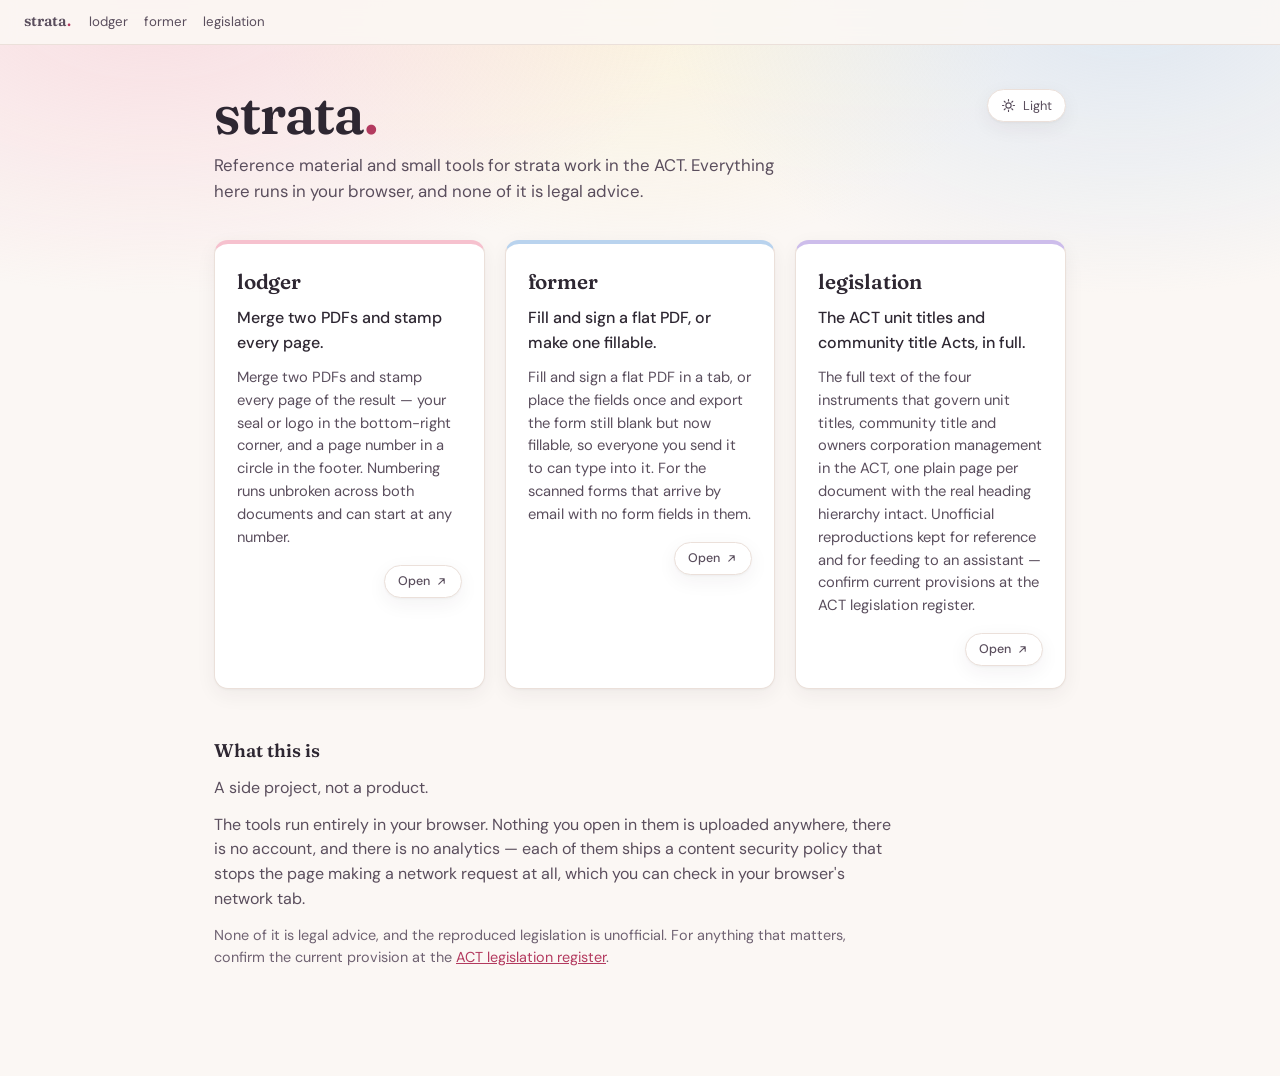
==== index.html @ b757d389 "Add an "Open" button to each hub card A small pill in the bottom-right of each card, flush regardles" ====
<!doctype html>
<html lang="en-AU">
<head>
<meta charset="utf-8">
<title>strata — ACT strata legislation and tools</title>
<meta name="description" content="Reference material and small tools for strata work in the ACT. Everything here runs in your browser, and none of it is legal advice.">
<meta name="viewport" content="width=device-width, initial-scale=1">
<link rel="icon" href="data:image/svg+xml,%3Csvg xmlns='http://www.w3.org/2000/svg' viewBox='0 0 32 32'%3E%3Crect width='32' height='32' rx='8' fill='%23b33a5f'/%3E%3Cpath d='M8 22V13l8-4 8 4v9' fill='none' stroke='%23fff' stroke-width='2' stroke-linejoin='round'/%3E%3C/svg%3E">
<link rel="stylesheet" href="/assets/hub.css">
</head>
<body>
<a class="skip-link" href="#main">Skip to content</a>
<nav class="kit-nav" aria-label="strata family">
  <a class="kit-nav-home" href="https://strata.noradz.io/">strata<span class="dot">.</span></a>
  <ul class="kit-nav-links">
    <li><a data-kit-id="lodger" href="https://lodger.noradz.io/">lodger</a></li>
    <li><a data-kit-id="former" href="https://former.noradz.io/">former</a></li>
    <li><a data-kit-id="legislation" href="https://strata.noradz.io/legislation/">legislation</a></li>
  </ul>
</nav>
<div class="shell">
<header class="masthead">
<h1 class="wordmark">strata<span class="dot">.</span></h1>
<p class="tagline">Reference material and small tools for strata work in the ACT. Everything here runs in your browser, and none of it is legal advice.</p>
<button class="theme-toggle" type="button" data-theme-toggle aria-pressed="false">
<span class="visually-hidden">Switch between the light and dark palette</span>
<svg width="15" height="15" viewBox="0 0 24 24" fill="none" aria-hidden="true">
<circle cx="12" cy="12" r="4.2" stroke="currentColor" stroke-width="1.8"></circle>
<path d="M12 2.4v2.2M12 19.4v2.2M2.4 12h2.2M19.4 12h2.2M5.2 5.2l1.6 1.6M17.2 17.2l1.6 1.6M18.8 5.2l-1.6 1.6M6.8 17.2l-1.6 1.6" stroke="currentColor" stroke-width="1.8" stroke-linecap="round"></path>
</svg>
<span data-theme-label>Light</span>
</button>
</header>
<main id="main">
<ul class="cards">
<li class="card card-lodger">
<h2><a href="https://lodger.noradz.io/">lodger</a></h2>
<p class="card-summary">Merge two PDFs and stamp every page.</p>
<p class="card-blurb">Merge two PDFs and stamp every page of the result — your seal or logo in the bottom-right corner, and a page number in a circle in the footer. Numbering runs unbroken across both documents and can start at any number.</p>
<a class="card-visit" href="https://lodger.noradz.io/">
Open
<svg width="13" height="13" viewBox="0 0 24 24" fill="none" aria-hidden="true"><path d="M7 17 17 7M9 7h8v8" stroke="currentColor" stroke-width="2" stroke-linecap="round" stroke-linejoin="round"/></svg>
</a>
</li>
<li class="card card-former">
<h2><a href="https://former.noradz.io/">former</a></h2>
<p class="card-summary">Fill and sign a flat PDF, or make one fillable.</p>
<p class="card-blurb">Fill and sign a flat PDF in a tab, or place the fields once and export the form still blank but now fillable, so everyone you send it to can type into it. For the scanned forms that arrive by email with no form fields in them.</p>
<a class="card-visit" href="https://former.noradz.io/">
Open
<svg width="13" height="13" viewBox="0 0 24 24" fill="none" aria-hidden="true"><path d="M7 17 17 7M9 7h8v8" stroke="currentColor" stroke-width="2" stroke-linecap="round" stroke-linejoin="round"/></svg>
</a>
</li>
<li class="card card-legislation">
<h2><a href="https://strata.noradz.io/legislation/">legislation</a></h2>
<p class="card-summary">The ACT unit titles and community title Acts, in full.</p>
<p class="card-blurb">The full text of the four instruments that govern unit titles, community title and owners corporation management in the ACT, one plain page per document with the real heading hierarchy intact. Unofficial reproductions kept for reference and for feeding to an assistant — confirm current provisions at the ACT legislation register.</p>
<a class="card-visit" href="https://strata.noradz.io/legislation/">
Open
<svg width="13" height="13" viewBox="0 0 24 24" fill="none" aria-hidden="true"><path d="M7 17 17 7M9 7h8v8" stroke="currentColor" stroke-width="2" stroke-linecap="round" stroke-linejoin="round"/></svg>
</a>
</li>
</ul>
<section class="about">
<h2>What this is</h2>
<p>A side project, not a product.</p>
<p>The tools run entirely in your browser. Nothing you open in them is uploaded anywhere, there is no account, and there is no analytics — each of them ships a content security policy that stops the page making a network request at all, which you can check in your browser's network tab.</p>
<p class="caveat">None of it is legal advice, and the reproduced legislation is unofficial. For anything that matters, confirm the current provision at the <a href="https://www.legislation.act.gov.au/">ACT legislation register</a>.</p>
</section>
</main>
</div>
<script type="module" src="/assets/theme-toggle.js"></script>
</body>
</html>
---- assets/hub.css ----
/* Self-hosted, not from a CDN: the family's sites make no third-party requests, and this
   one holds to that even though it has no CSP of its own to enforce it. Both faces are
   OFL-licensed; the licences are alongside the files in assets/fonts/. */
@font-face {
  font-family: 'Fraunces Variable';
  font-style: normal;
  font-display: swap;
  font-weight: 100 900;
  src: url('fonts/fraunces-latin-full-normal.woff2') format('woff2-variations');
  unicode-range: U+0000-00FF, U+0131, U+0152-0153, U+02BB-02BC, U+02C6, U+02DA, U+02DC, U+2000-206F, U+2074, U+20AC, U+2122, U+2191, U+2193, U+2212, U+2215, U+FEFF, U+FFFD;
}
@font-face {
  font-family: 'DM Sans';
  font-style: normal;
  font-display: swap;
  font-weight: 400;
  src: url('fonts/dm-sans-latin-400-normal.woff2') format('woff2');
  unicode-range: U+0000-00FF, U+0131, U+0152-0153, U+02BB-02BC, U+02C6, U+02DA, U+02DC, U+2000-206F, U+2074, U+20AC, U+2122, U+2191, U+2193, U+2212, U+2215, U+FEFF, U+FFFD;
}
@font-face {
  font-family: 'DM Sans';
  font-style: normal;
  font-display: swap;
  font-weight: 500;
  src: url('fonts/dm-sans-latin-500-normal.woff2') format('woff2');
  unicode-range: U+0000-00FF, U+0131, U+0152-0153, U+02BB-02BC, U+02C6, U+02DA, U+02DC, U+2000-206F, U+2074, U+20AC, U+2122, U+2191, U+2193, U+2212, U+2215, U+FEFF, U+FFFD;
}

/*
  strata-kit — the shared identity for the strata family of sites.

  This file is the canonical home of what used to be called "the lodger theme": the macaron
  palette, its type stack, and the slim navigation bar that ties the sites together. lodger's
  src/css/style.css and former's were the origin; both now import this file instead of carrying
  their own copy of the tokens, so a palette fix happens once.

  Deliberately not the noradz "Signal" system. These are tools people sit in front of for an
  hour at a time in an office, so the palette is warm rather than severe: confectionery pastels
  on a meringue ground, with a deep aubergine ink carrying the text.

  The rule that keeps a pastel scheme readable: the macarons are surfaces, fills and borders,
  never text colours. Every text tier's contrast ratio against its ground is recorded beside it
  and clears WCAG AA. Canonical values and their derivation: ~/git/workbench/lodger/SPEC.md,
  "Palette and type".

  What this file does NOT contain: page layout. Each site owns its own shell, masthead and
  components and builds them on these tokens. The kit is identity and navigation, nothing more.
*/

:root {
  color-scheme: light dark;

  /* Grounds */
  --ground: #fbf7f4;
  --surface: #ffffff;
  --surface-sunk: #f4ede8;
  --border: #ebe0da;
  --border-strong: #ddcec6;

  /* Ink — never pure black; a deep aubergine reads warmer against a warm ground */
  --ink: #2e2732;        /* 13.6:1 on ground */
  --ink-soft: #5a4e5d;   /*  7.4:1 */
  --ink-faint: #6f6272;  /*  5.4:1 */

  /* Action and status */
  --accent: #b33a5f;         /* white on it: 5.7:1 */
  --accent-text: #b33a5f;    /* 5.4:1 on ground */
  --accent-hover: #9c3053;
  --on-accent: #ffffff;
  --warn: #8a5a12;           /* 5.6:1 */
  --refuse: #a32f4f;         /* 6.4:1 */
  --ok: #2c6e4f;             /* 5.7:1 */

  /* The macarons. Each has a job rather than being sprinkled about. */
  --pistachio: #b8dec8;
  --rose: #f6c1ce;
  --lavender: #cdbdeb;
  --lemon: #faecb4;
  --caramel: #ebcba6;
  --bleuet: #b9d3ee;

  --shadow-soft: 0 1px 2px rgb(46 39 50 / 4%), 0 6px 20px rgb(46 39 50 / 6%);
  --shadow-lift: 0 2px 4px rgb(46 39 50 / 6%), 0 12px 32px rgb(46 39 50 / 10%);

  --radius-card: 14px;
  --radius-control: 9px;

  --font-display: 'Fraunces Variable', 'Fraunces', georgia, 'Times New Roman', serif;
  --font-body: 'DM Sans', -apple-system, blinkmacsystemfont, 'Segoe UI', helvetica, sans-serif;
  --font-mono: 'DM Mono', ui-monospace, 'SF Mono', menlo, monospace;
}

/*
  Declared as a mixin-by-duplication rather than with a media query alone: the toggle stamps
  data-theme on <html>, and it has to win in both directions — a light choice on a dark system
  as much as the reverse. The media-query block covers "the system says dark and the toggle
  hasn't overridden it"; the plain [data-theme='dark'] block after it covers "the toggle says
  dark regardless of the system". There is no [data-theme='light'] block because the base
  :root above already is the light theme.
*/
@media (prefers-color-scheme: dark) {
  :root:not([data-theme='light']) {
    --ground: #1e1922;
    --surface: #29222e;
    --surface-sunk: #171319;
    --border: #3a3040;
    --border-strong: #4b3f52;

    --ink: #f5eff3;        /* 15.2:1 on ground */
    --ink-soft: #c6b8c8;   /*  9.1:1 */
    --ink-faint: #a295a6;  /*  6.1:1 */

    --accent: #b33a5f;
    --accent-text: #f58ba8; /* 7.5:1 */
    --accent-hover: #c8446d;
    --warn: #e8b978;        /* 9.6:1 */
    --refuse: #f2879f;      /* 7.2:1 */
    --ok: #7ed2a6;          /* 9.6:1 */

    /* Same hues, brought down to surface weight rather than inverted. */
    --pistachio: #3e5f51;
    --rose: #5e3746;
    --lavender: #463b5c;
    --lemon: #5c5334;
    --caramel: #5a4536;
    --bleuet: #37485e;

    --shadow-soft: 0 1px 2px rgb(0 0 0 / 20%), 0 6px 20px rgb(0 0 0 / 24%);
    --shadow-lift: 0 2px 4px rgb(0 0 0 / 24%), 0 12px 32px rgb(0 0 0 / 32%);
  }
}

:root[data-theme='dark'] {
  --ground: #1e1922;
  --surface: #29222e;
  --surface-sunk: #171319;
  --border: #3a3040;
  --border-strong: #4b3f52;

  --ink: #f5eff3;        /* 15.2:1 on ground */
  --ink-soft: #c6b8c8;   /*  9.1:1 */
  --ink-faint: #a295a6;  /*  6.1:1 */

  --accent: #b33a5f;
  --accent-text: #f58ba8; /* 7.5:1 */
  --accent-hover: #c8446d;
  --warn: #e8b978;        /* 9.6:1 */
  --refuse: #f2879f;      /* 7.2:1 */
  --ok: #7ed2a6;          /* 9.6:1 */

  /* Same hues, brought down to surface weight rather than inverted. */
  --pistachio: #3e5f51;
  --rose: #5e3746;
  --lavender: #463b5c;
  --lemon: #5c5334;
  --caramel: #5a4536;
  --bleuet: #37485e;

  --shadow-soft: 0 1px 2px rgb(0 0 0 / 20%), 0 6px 20px rgb(0 0 0 / 24%);
  --shadow-lift: 0 2px 4px rgb(0 0 0 / 24%), 0 12px 32px rgb(0 0 0 / 32%);
}

/* --- The family bar ------------------------------------------------------------------- */

/*
  A slim bar across the top of every site in the family, generated from projects.json by
  build.mjs into nav.html and inlined at each site's build time. It is markup and CSS only —
  no script, no fetch — because lodger and former ship a Content-Security-Policy with no
  connect-src, and a nav that phoned home would break the guarantee those sites are built on.

  Sticky rather than fixed: it scrolls with a long legislation page for a moment, then holds,
  which keeps it out of the way of a tool's own masthead on first paint.
*/
.kit-nav {
  position: sticky;
  top: 0;
  z-index: 20;
  display: flex;
  flex-wrap: wrap;
  align-items: baseline;
  gap: 4px 18px;
  padding: 9px 24px;
  background: color-mix(in srgb, var(--ground) 88%, transparent);
  backdrop-filter: blur(8px);
  border-bottom: 1px solid var(--border);
  font-family: var(--font-body);
  font-size: 0.83rem;
}

.kit-nav-home {
  font-family: var(--font-display);
  font-variation-settings: 'SOFT' 30;
  font-weight: 600;
  font-size: 0.95rem;
  letter-spacing: -0.01em;
  color: var(--ink);
  text-decoration: none;
}

.kit-nav-home .dot {
  color: var(--accent-text);
}

.kit-nav-home:hover {
  color: var(--accent-text);
}

.kit-nav-links {
  display: flex;
  flex-wrap: wrap;
  gap: 4px 16px;
  margin: 0;
  padding: 0;
  list-style: none;
}

.kit-nav a {
  color: var(--ink-soft);
  text-decoration: none;
  border-bottom: 1px solid transparent;
  padding-bottom: 1px;
}

.kit-nav a:hover {
  color: var(--ink);
  border-bottom-color: var(--border-strong);
}

/*
  The current site is still rendered as a link — it is a real URL and middle-clicking it should
  work — but marked with aria-current so it reads as "here" to a screen reader as well as to
  the eye.
*/
.kit-nav a[aria-current='page'] {
  color: var(--ink);
  border-bottom-color: var(--accent);
}

.kit-nav a:focus-visible,
.kit-nav-home:focus-visible {
  outline: 2px solid var(--accent);
  outline-offset: 3px;
  border-radius: 3px;
}

@media (width <= 560px) {
  .kit-nav {
    padding: 8px 16px;
  }
}

/* --- Shared primitives ---------------------------------------------------------------- */

.visually-hidden {
  position: absolute;
  width: 1px;
  height: 1px;
  margin: -1px;
  padding: 0;
  overflow: hidden;
  clip-path: inset(50%);
  white-space: nowrap;
}

* { box-sizing: border-box; }

body {
  background: var(--ground);
  color: var(--ink);
  font-family: var(--font-body);
  line-height: 1.55;
  margin: 0;
  padding: 0;
  -webkit-font-smoothing: antialiased;
}

.skip-link {
  position: absolute;
  left: -999px;
  top: 0;
  background: var(--surface-sunk);
  color: var(--ink);
  padding: 0.5rem 1rem;
}
.skip-link:focus { left: 0; z-index: 30; }

a { color: var(--accent-text); }


/* The wash at the top of the page, carried over from lodger so the hub reads as the same
   product as the tools it links to. */
body::before {
  content: '';
  position: fixed;
  inset: 0 0 auto;
  height: 420px;
  background:
    radial-gradient(60% 100% at 12% 0%, color-mix(in srgb, var(--rose) 46%, transparent), transparent 70%),
    radial-gradient(52% 100% at 88% 0%, color-mix(in srgb, var(--bleuet) 42%, transparent), transparent 70%),
    radial-gradient(40% 80% at 50% 0%, color-mix(in srgb, var(--lemon) 34%, transparent), transparent 75%);
  pointer-events: none;
  z-index: 0;
}

.shell {
  position: relative;
  z-index: 1;
  max-width: 900px;
  margin: 0 auto;
  padding: 40px 24px 96px;
}

.masthead {
  position: relative;
  margin-bottom: 36px;
  padding-right: 120px;
}

.wordmark {
  margin: 0;
  font-family: var(--font-display);
  font-optical-sizing: auto;
  font-variation-settings: 'SOFT' 40, 'WONK' 1;
  font-weight: 600;
  font-size: clamp(2.6rem, 6vw, 3.6rem);
  letter-spacing: -0.02em;
  line-height: 1;
}

.wordmark .dot { color: var(--accent-text); }

.tagline {
  margin: 10px 0 0;
  max-width: 54ch;
  color: var(--ink-soft);
  font-size: 1.05rem;
}

.theme-toggle {
  position: absolute;
  top: 4px;
  right: 0;
  display: inline-flex;
  align-items: center;
  gap: 7px;
  padding: 7px 13px;
  border: 1px solid var(--border);
  border-radius: 999px;
  background: var(--surface);
  color: var(--ink-soft);
  font-family: var(--font-body);
  font-size: 0.8rem;
  cursor: pointer;
  box-shadow: var(--shadow-soft);
}
.theme-toggle:hover { color: var(--ink); border-color: var(--border-strong); }
.theme-toggle:focus-visible { outline: 2px solid var(--accent); outline-offset: 3px; }

.cards {
  list-style: none;
  margin: 0;
  padding: 0;
  display: grid;
  grid-template-columns: repeat(auto-fit, minmax(260px, 1fr));
  gap: 20px;
}

.card {
  display: flex;
  flex-direction: column;
  background: var(--surface);
  border: 1px solid var(--border);
  border-radius: var(--radius-card);
  box-shadow: var(--shadow-soft);
  padding: 22px;
  /* The macaron edge is what distinguishes one card from the next at a glance; it is a
     surface, never a text colour, which is the rule that keeps the pastel palette readable. */
  border-top: 4px solid var(--border-strong);
}
.card-legislation { border-top-color: var(--lavender); }
.card-lodger { border-top-color: var(--rose); }
.card-former { border-top-color: var(--bleuet); }

.card h2 {
  margin: 0 0 8px;
  font-family: var(--font-display);
  font-variation-settings: 'SOFT' 30;
  font-weight: 600;
  font-size: 1.3rem;
  letter-spacing: -0.01em;
}
.card h2 a { text-decoration: none; color: var(--ink); }
.card h2 a:hover { color: var(--accent-text); }

.chip {
  margin-left: 8px;
  padding: 2px 9px;
  border-radius: 999px;
  background: var(--lemon);
  color: var(--ink);
  font-family: var(--font-body);
  font-size: 0.7rem;
  font-weight: 500;
  text-transform: lowercase;
  vertical-align: middle;
}

.card-summary { margin: 0 0 10px; color: var(--ink); font-weight: 500; }
.card-blurb { margin: 0; color: var(--ink-soft); font-size: 0.92rem; }

.card-visit {
  align-self: flex-end;
  margin-top: 16px;
  display: inline-flex;
  align-items: center;
  gap: 5px;
  padding: 6px 13px;
  border: 1px solid var(--border);
  border-radius: 999px;
  background: var(--surface);
  color: var(--ink-soft);
  font-family: var(--font-body);
  font-size: 0.78rem;
  font-weight: 500;
  text-decoration: none;
  box-shadow: var(--shadow-soft);
  transition: color 0.15s ease, border-color 0.15s ease, transform 0.15s ease;
}
.card-visit svg { flex: none; }
.card-visit:hover { color: var(--ink); transform: translate(1px, -1px); }
.card-visit:focus-visible { outline: 2px solid var(--accent); outline-offset: 3px; }
/* Each card's hover border picks up its own macaron, echoing the top edge. */
.card-legislation .card-visit:hover { border-color: var(--lavender); }
.card-lodger .card-visit:hover { border-color: var(--rose); }
.card-former .card-visit:hover { border-color: var(--bleuet); }

.about {
  margin-top: 48px;
  max-width: 62ch;
}
.about h2 {
  font-family: var(--font-display);
  font-variation-settings: 'SOFT' 30;
  font-weight: 600;
  font-size: 1.15rem;
  margin: 0 0 10px;
}
.about p { color: var(--ink-soft); margin: 0 0 12px; }
.about .caveat { color: var(--ink-faint); font-size: 0.9rem; }

@media (prefers-reduced-motion: reduce) {
  * { animation-duration: 0.01ms !important; transition-duration: 0.01ms !important; }
}
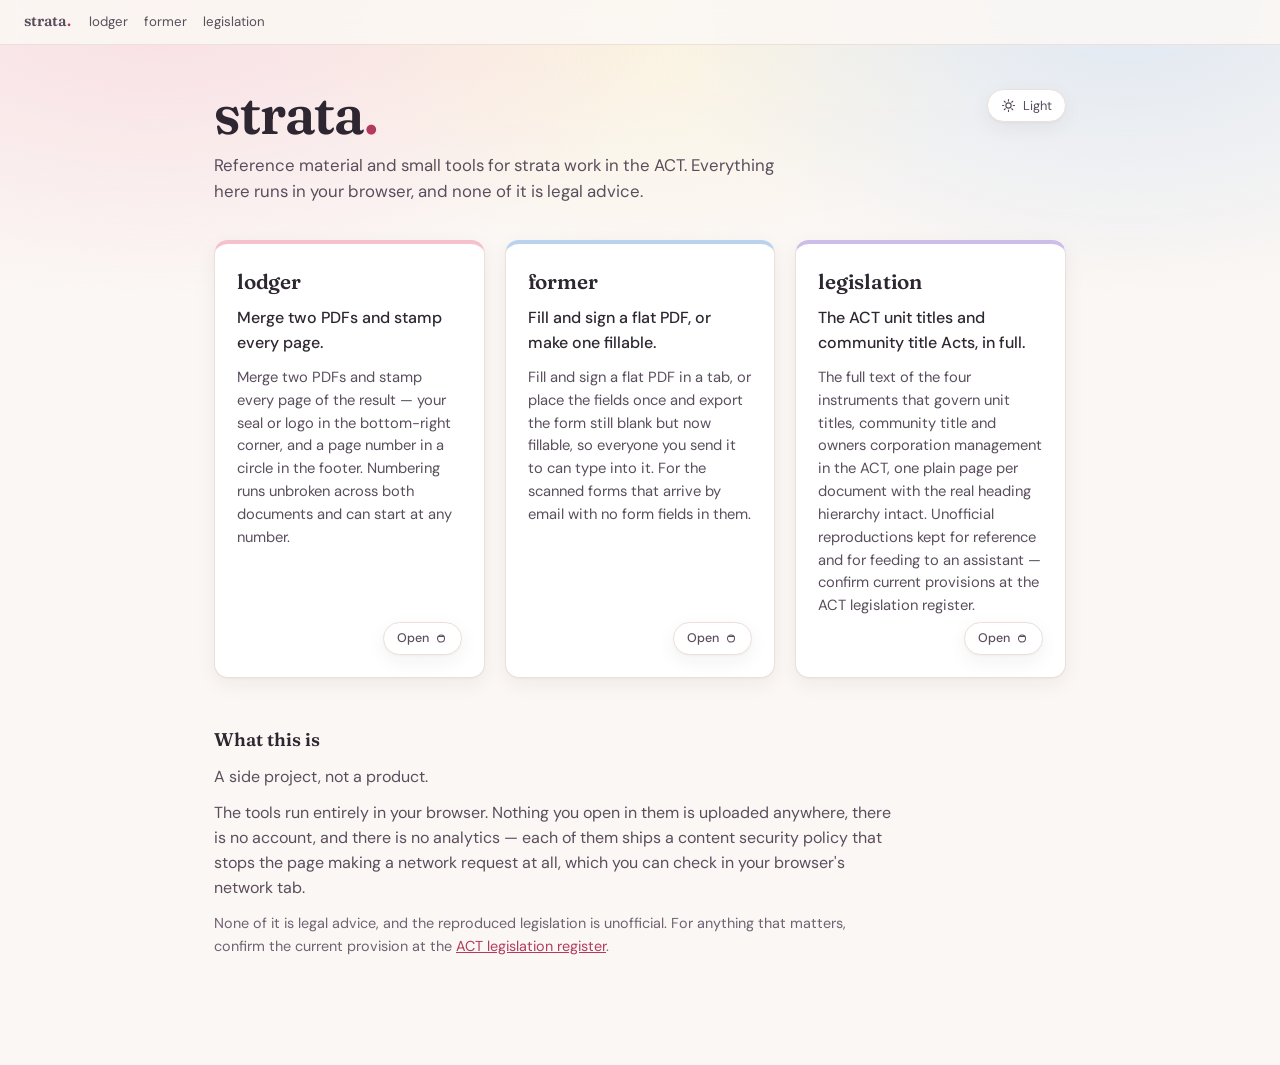
==== commit 55cb4caa: "Anchor the card button to the tile and use noradz's own mark Position the "Open" button absolutely a" ====
--- a/index.html
+++ b/index.html
@@ -39,7 +39,7 @@
 <p class="card-blurb">Merge two PDFs and stamp every page of the result — your seal or logo in the bottom-right corner, and a page number in a circle in the footer. Numbering runs unbroken across both documents and can start at any number.</p>
 <a class="card-visit" href="https://lodger.noradz.io/">
 Open
-<svg width="13" height="13" viewBox="0 0 24 24" fill="none" aria-hidden="true"><path d="M7 17 17 7M9 7h8v8" stroke="currentColor" stroke-width="2" stroke-linecap="round" stroke-linejoin="round"/></svg>
+<svg width="14" height="14" viewBox="0 0 24 24" fill="none" aria-hidden="true"><circle cx="12" cy="13" r="6" stroke="currentColor" stroke-width="1.8"/><path d="M7.13 9.5L16.87 9.5" stroke="currentColor" stroke-width="1.8" stroke-linecap="round"/></svg>
 </a>
 </li>
 <li class="card card-former">
@@ -48,7 +48,7 @@
 <p class="card-blurb">Fill and sign a flat PDF in a tab, or place the fields once and export the form still blank but now fillable, so everyone you send it to can type into it. For the scanned forms that arrive by email with no form fields in them.</p>
 <a class="card-visit" href="https://former.noradz.io/">
 Open
-<svg width="13" height="13" viewBox="0 0 24 24" fill="none" aria-hidden="true"><path d="M7 17 17 7M9 7h8v8" stroke="currentColor" stroke-width="2" stroke-linecap="round" stroke-linejoin="round"/></svg>
+<svg width="14" height="14" viewBox="0 0 24 24" fill="none" aria-hidden="true"><circle cx="12" cy="13" r="6" stroke="currentColor" stroke-width="1.8"/><path d="M7.13 9.5L16.87 9.5" stroke="currentColor" stroke-width="1.8" stroke-linecap="round"/></svg>
 </a>
 </li>
 <li class="card card-legislation">
@@ -57,7 +57,7 @@
 <p class="card-blurb">The full text of the four instruments that govern unit titles, community title and owners corporation management in the ACT, one plain page per document with the real heading hierarchy intact. Unofficial reproductions kept for reference and for feeding to an assistant — confirm current provisions at the ACT legislation register.</p>
 <a class="card-visit" href="https://strata.noradz.io/legislation/">
 Open
-<svg width="13" height="13" viewBox="0 0 24 24" fill="none" aria-hidden="true"><path d="M7 17 17 7M9 7h8v8" stroke="currentColor" stroke-width="2" stroke-linecap="round" stroke-linejoin="round"/></svg>
+<svg width="14" height="14" viewBox="0 0 24 24" fill="none" aria-hidden="true"><circle cx="12" cy="13" r="6" stroke="currentColor" stroke-width="1.8"/><path d="M7.13 9.5L16.87 9.5" stroke="currentColor" stroke-width="1.8" stroke-linecap="round"/></svg>
 </a>
 </li>
 </ul>
--- a/assets/hub.css
+++ b/assets/hub.css
@@ -366,13 +366,12 @@
 }
 
 .card {
-  display: flex;
-  flex-direction: column;
+  position: relative;
   background: var(--surface);
   border: 1px solid var(--border);
   border-radius: var(--radius-card);
   box-shadow: var(--shadow-soft);
-  padding: 22px;
+  padding: 22px 22px 60px;
   /* The macaron edge is what distinguishes one card from the next at a glance; it is a
      surface, never a text colour, which is the rule that keeps the pastel palette readable. */
   border-top: 4px solid var(--border-strong);
@@ -409,8 +408,12 @@
 .card-blurb { margin: 0; color: var(--ink-soft); font-size: 0.92rem; }
 
 .card-visit {
-  align-self: flex-end;
-  margin-top: 16px;
+  /* Absolute against the tile itself, not the text flow — so it lands in the same corner of
+     every card regardless of blurb length, and doesn't depend on flexbox stretch behaviour
+     that some browsers (Safari included) get wrong on a grid item. */
+  position: absolute;
+  right: 22px;
+  bottom: 22px;
   display: inline-flex;
   align-items: center;
   gap: 5px;
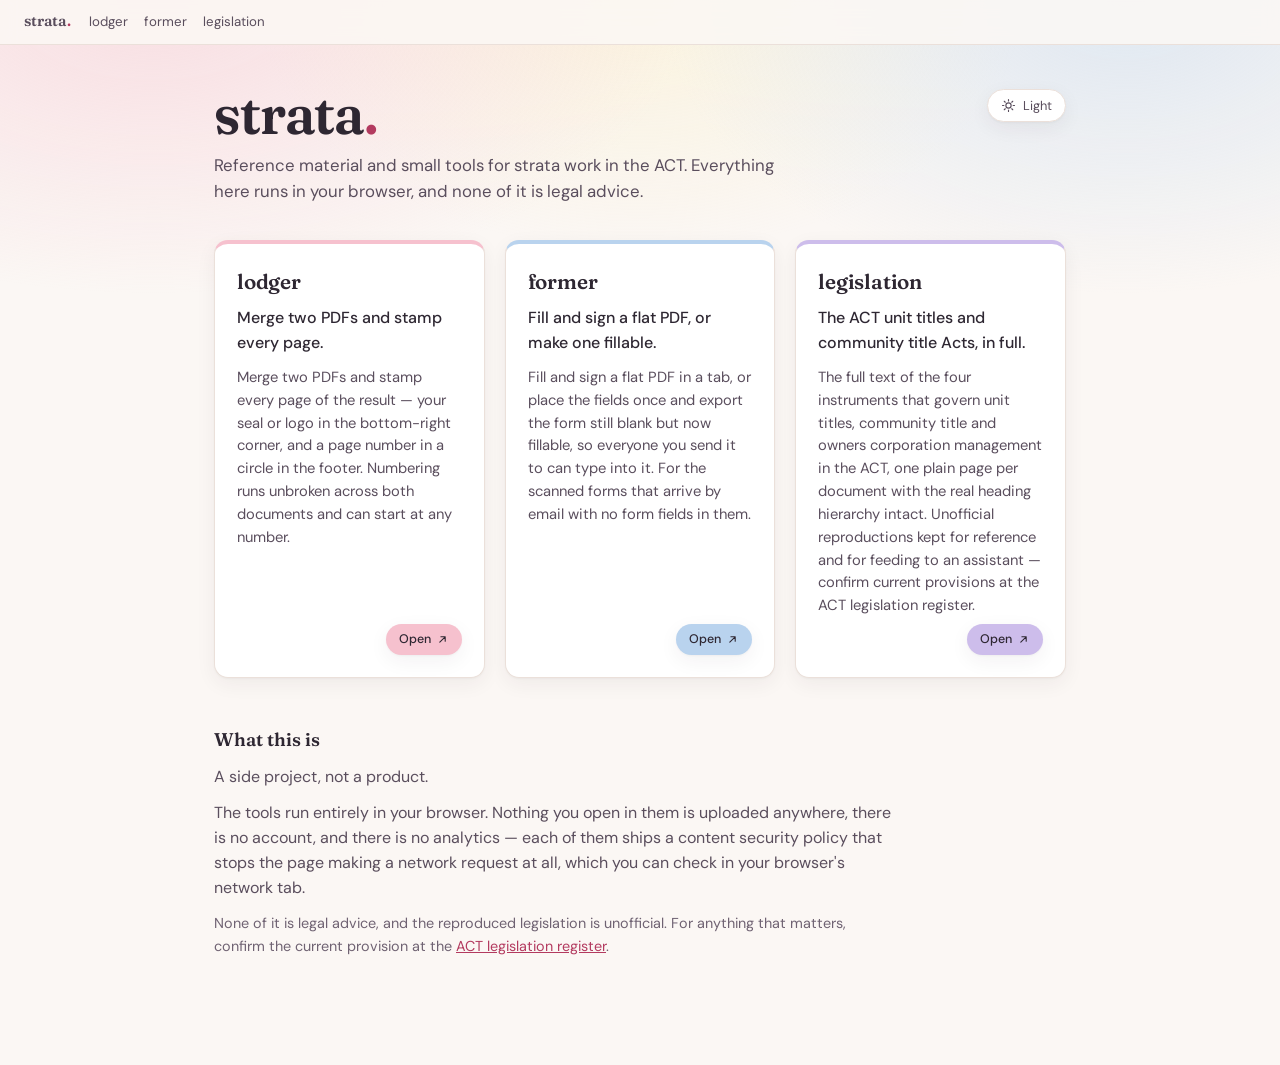
==== commit 25f0881e: "Favicon gets noradz's mark, button keeps an arrow and takes its card's colour The circle-and-chord s" ====
--- a/index.html
+++ b/index.html
@@ -5,7 +5,7 @@
 <title>strata — ACT strata legislation and tools</title>
 <meta name="description" content="Reference material and small tools for strata work in the ACT. Everything here runs in your browser, and none of it is legal advice.">
 <meta name="viewport" content="width=device-width, initial-scale=1">
-<link rel="icon" href="data:image/svg+xml,%3Csvg xmlns='http://www.w3.org/2000/svg' viewBox='0 0 32 32'%3E%3Crect width='32' height='32' rx='8' fill='%23b33a5f'/%3E%3Cpath d='M8 22V13l8-4 8 4v9' fill='none' stroke='%23fff' stroke-width='2' stroke-linejoin='round'/%3E%3C/svg%3E">
+<link rel="icon" href="data:image/svg+xml,%3Csvg xmlns='http://www.w3.org/2000/svg' viewBox='0 0 32 32'%3E%3Crect width='32' height='32' rx='8' fill='%23b33a5f'/%3E%3Ccircle cx='16' cy='17' r='6' fill='none' stroke='%23fff' stroke-width='2'/%3E%3Cpath d='M11.13 13.5L20.87 13.5' stroke='%23fff' stroke-width='2' stroke-linecap='round'/%3E%3C/svg%3E">
 <link rel="stylesheet" href="/assets/hub.css">
 </head>
 <body>
@@ -39,7 +39,7 @@
 <p class="card-blurb">Merge two PDFs and stamp every page of the result — your seal or logo in the bottom-right corner, and a page number in a circle in the footer. Numbering runs unbroken across both documents and can start at any number.</p>
 <a class="card-visit" href="https://lodger.noradz.io/">
 Open
-<svg width="14" height="14" viewBox="0 0 24 24" fill="none" aria-hidden="true"><circle cx="12" cy="13" r="6" stroke="currentColor" stroke-width="1.8"/><path d="M7.13 9.5L16.87 9.5" stroke="currentColor" stroke-width="1.8" stroke-linecap="round"/></svg>
+<svg width="13" height="13" viewBox="0 0 24 24" fill="none" aria-hidden="true"><path d="M7 17 17 7M9 7h8v8" stroke="currentColor" stroke-width="2" stroke-linecap="round" stroke-linejoin="round"/></svg>
 </a>
 </li>
 <li class="card card-former">
@@ -48,7 +48,7 @@
 <p class="card-blurb">Fill and sign a flat PDF in a tab, or place the fields once and export the form still blank but now fillable, so everyone you send it to can type into it. For the scanned forms that arrive by email with no form fields in them.</p>
 <a class="card-visit" href="https://former.noradz.io/">
 Open
-<svg width="14" height="14" viewBox="0 0 24 24" fill="none" aria-hidden="true"><circle cx="12" cy="13" r="6" stroke="currentColor" stroke-width="1.8"/><path d="M7.13 9.5L16.87 9.5" stroke="currentColor" stroke-width="1.8" stroke-linecap="round"/></svg>
+<svg width="13" height="13" viewBox="0 0 24 24" fill="none" aria-hidden="true"><path d="M7 17 17 7M9 7h8v8" stroke="currentColor" stroke-width="2" stroke-linecap="round" stroke-linejoin="round"/></svg>
 </a>
 </li>
 <li class="card card-legislation">
@@ -57,7 +57,7 @@
 <p class="card-blurb">The full text of the four instruments that govern unit titles, community title and owners corporation management in the ACT, one plain page per document with the real heading hierarchy intact. Unofficial reproductions kept for reference and for feeding to an assistant — confirm current provisions at the ACT legislation register.</p>
 <a class="card-visit" href="https://strata.noradz.io/legislation/">
 Open
-<svg width="14" height="14" viewBox="0 0 24 24" fill="none" aria-hidden="true"><circle cx="12" cy="13" r="6" stroke="currentColor" stroke-width="1.8"/><path d="M7.13 9.5L16.87 9.5" stroke="currentColor" stroke-width="1.8" stroke-linecap="round"/></svg>
+<svg width="13" height="13" viewBox="0 0 24 24" fill="none" aria-hidden="true"><path d="M7 17 17 7M9 7h8v8" stroke="currentColor" stroke-width="2" stroke-linecap="round" stroke-linejoin="round"/></svg>
 </a>
 </li>
 </ul>
--- a/assets/hub.css
+++ b/assets/hub.css
@@ -418,24 +418,23 @@
   align-items: center;
   gap: 5px;
   padding: 6px 13px;
-  border: 1px solid var(--border);
   border-radius: 999px;
-  background: var(--surface);
-  color: var(--ink-soft);
+  /* Filled with the same macaron as the card's top edge — a surface, never a text colour,
+     so it pairs with --ink rather than carrying the colour itself. */
+  color: var(--ink);
   font-family: var(--font-body);
   font-size: 0.78rem;
   font-weight: 500;
   text-decoration: none;
   box-shadow: var(--shadow-soft);
-  transition: color 0.15s ease, border-color 0.15s ease, transform 0.15s ease;
-}
+  transition: box-shadow 0.15s ease, transform 0.15s ease;
+}
+.card-legislation .card-visit { background: var(--lavender); }
+.card-lodger .card-visit { background: var(--rose); }
+.card-former .card-visit { background: var(--bleuet); }
 .card-visit svg { flex: none; }
-.card-visit:hover { color: var(--ink); transform: translate(1px, -1px); }
+.card-visit:hover { box-shadow: var(--shadow-lift); transform: translate(1px, -1px); }
 .card-visit:focus-visible { outline: 2px solid var(--accent); outline-offset: 3px; }
-/* Each card's hover border picks up its own macaron, echoing the top edge. */
-.card-legislation .card-visit:hover { border-color: var(--lavender); }
-.card-lodger .card-visit:hover { border-color: var(--rose); }
-.card-former .card-visit:hover { border-color: var(--bleuet); }
 
 .about {
   margin-top: 48px;
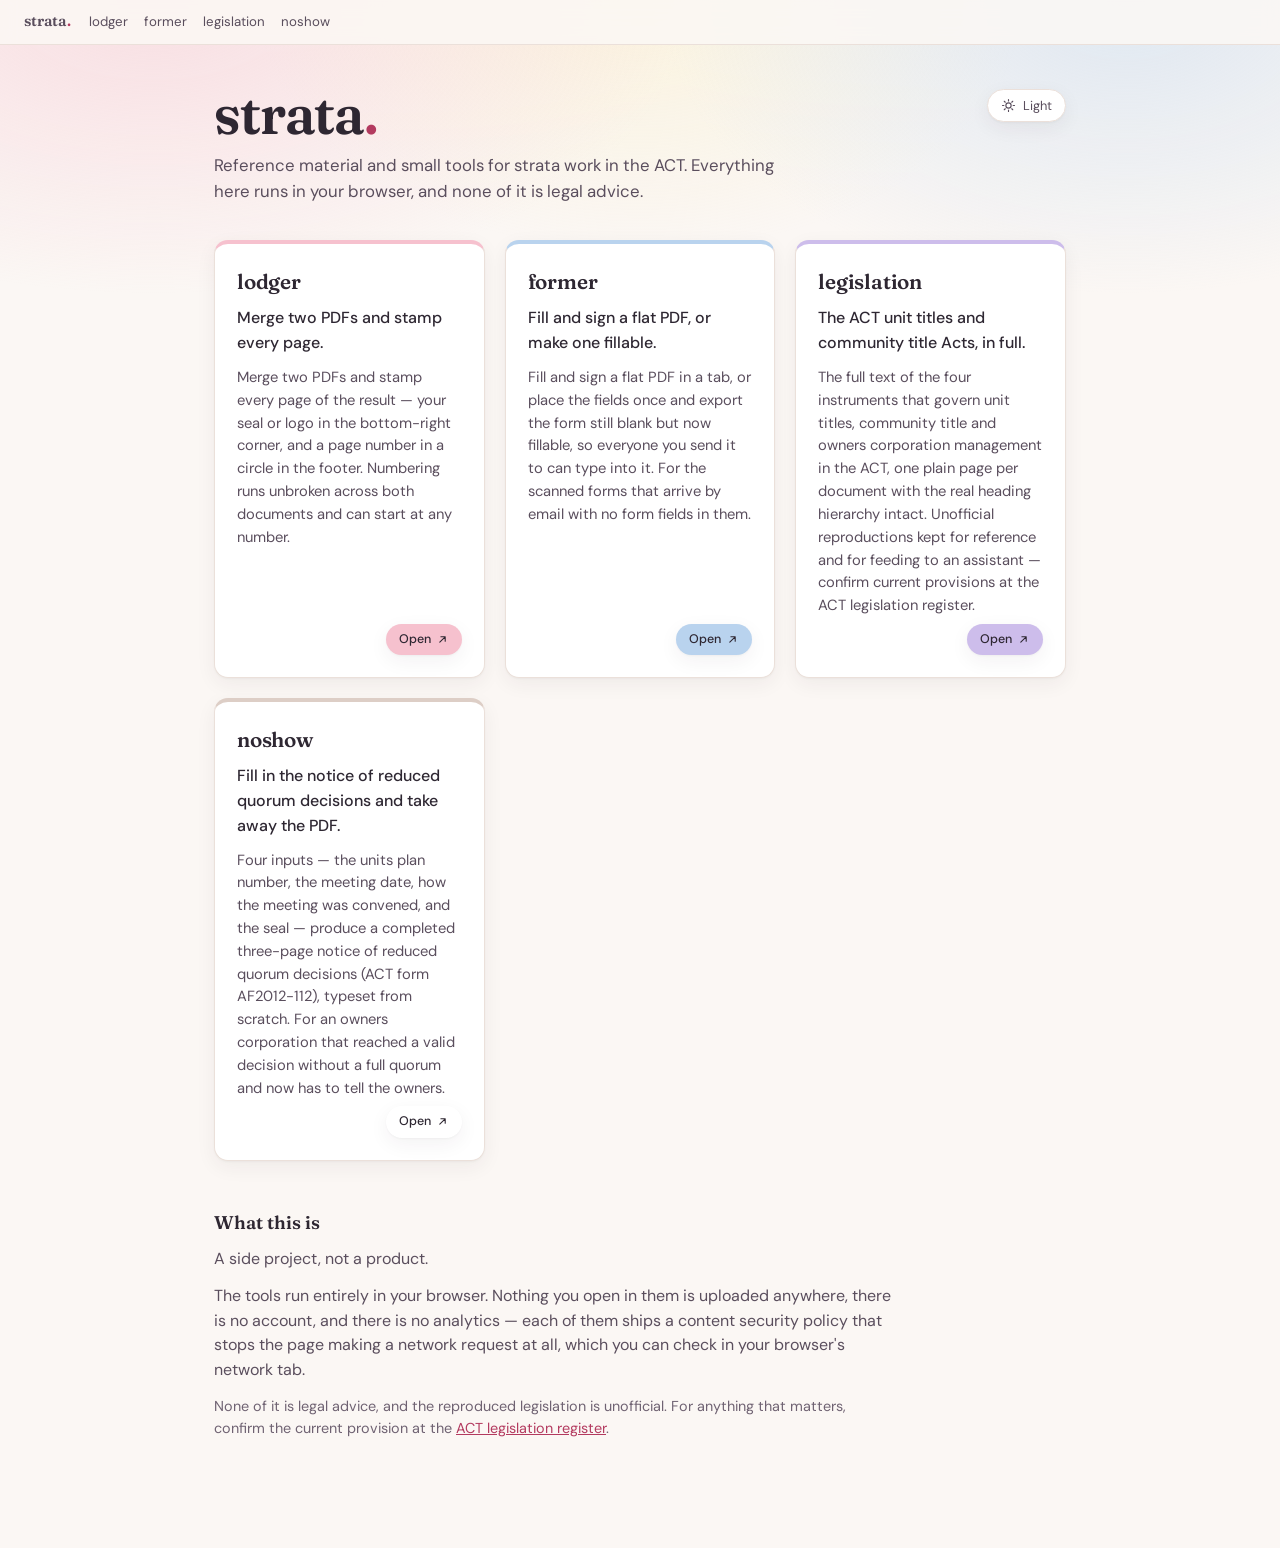
==== commit 57df57d1: "Add noshow to the hub Moves the vendor/strata-kit submodule pin to eb404e9 (adds noshow to projects." ====
--- a/index.html
+++ b/index.html
@@ -16,6 +16,7 @@
     <li><a data-kit-id="lodger" href="https://lodger.noradz.io/">lodger</a></li>
     <li><a data-kit-id="former" href="https://former.noradz.io/">former</a></li>
     <li><a data-kit-id="legislation" href="https://strata.noradz.io/legislation/">legislation</a></li>
+    <li><a data-kit-id="noshow" href="https://noshow.noradz.io/">noshow</a></li>
   </ul>
 </nav>
 <div class="shell">
@@ -60,6 +61,15 @@
 <svg width="13" height="13" viewBox="0 0 24 24" fill="none" aria-hidden="true"><path d="M7 17 17 7M9 7h8v8" stroke="currentColor" stroke-width="2" stroke-linecap="round" stroke-linejoin="round"/></svg>
 </a>
 </li>
+<li class="card card-noshow">
+<h2><a href="https://noshow.noradz.io/">noshow</a></h2>
+<p class="card-summary">Fill in the notice of reduced quorum decisions and take away the PDF.</p>
+<p class="card-blurb">Four inputs — the units plan number, the meeting date, how the meeting was convened, and the seal — produce a completed three-page notice of reduced quorum decisions (ACT form AF2012-112), typeset from scratch. For an owners corporation that reached a valid decision without a full quorum and now has to tell the owners.</p>
+<a class="card-visit" href="https://noshow.noradz.io/">
+Open
+<svg width="13" height="13" viewBox="0 0 24 24" fill="none" aria-hidden="true"><path d="M7 17 17 7M9 7h8v8" stroke="currentColor" stroke-width="2" stroke-linecap="round" stroke-linejoin="round"/></svg>
+</a>
+</li>
 </ul>
 <section class="about">
 <h2>What this is</h2>
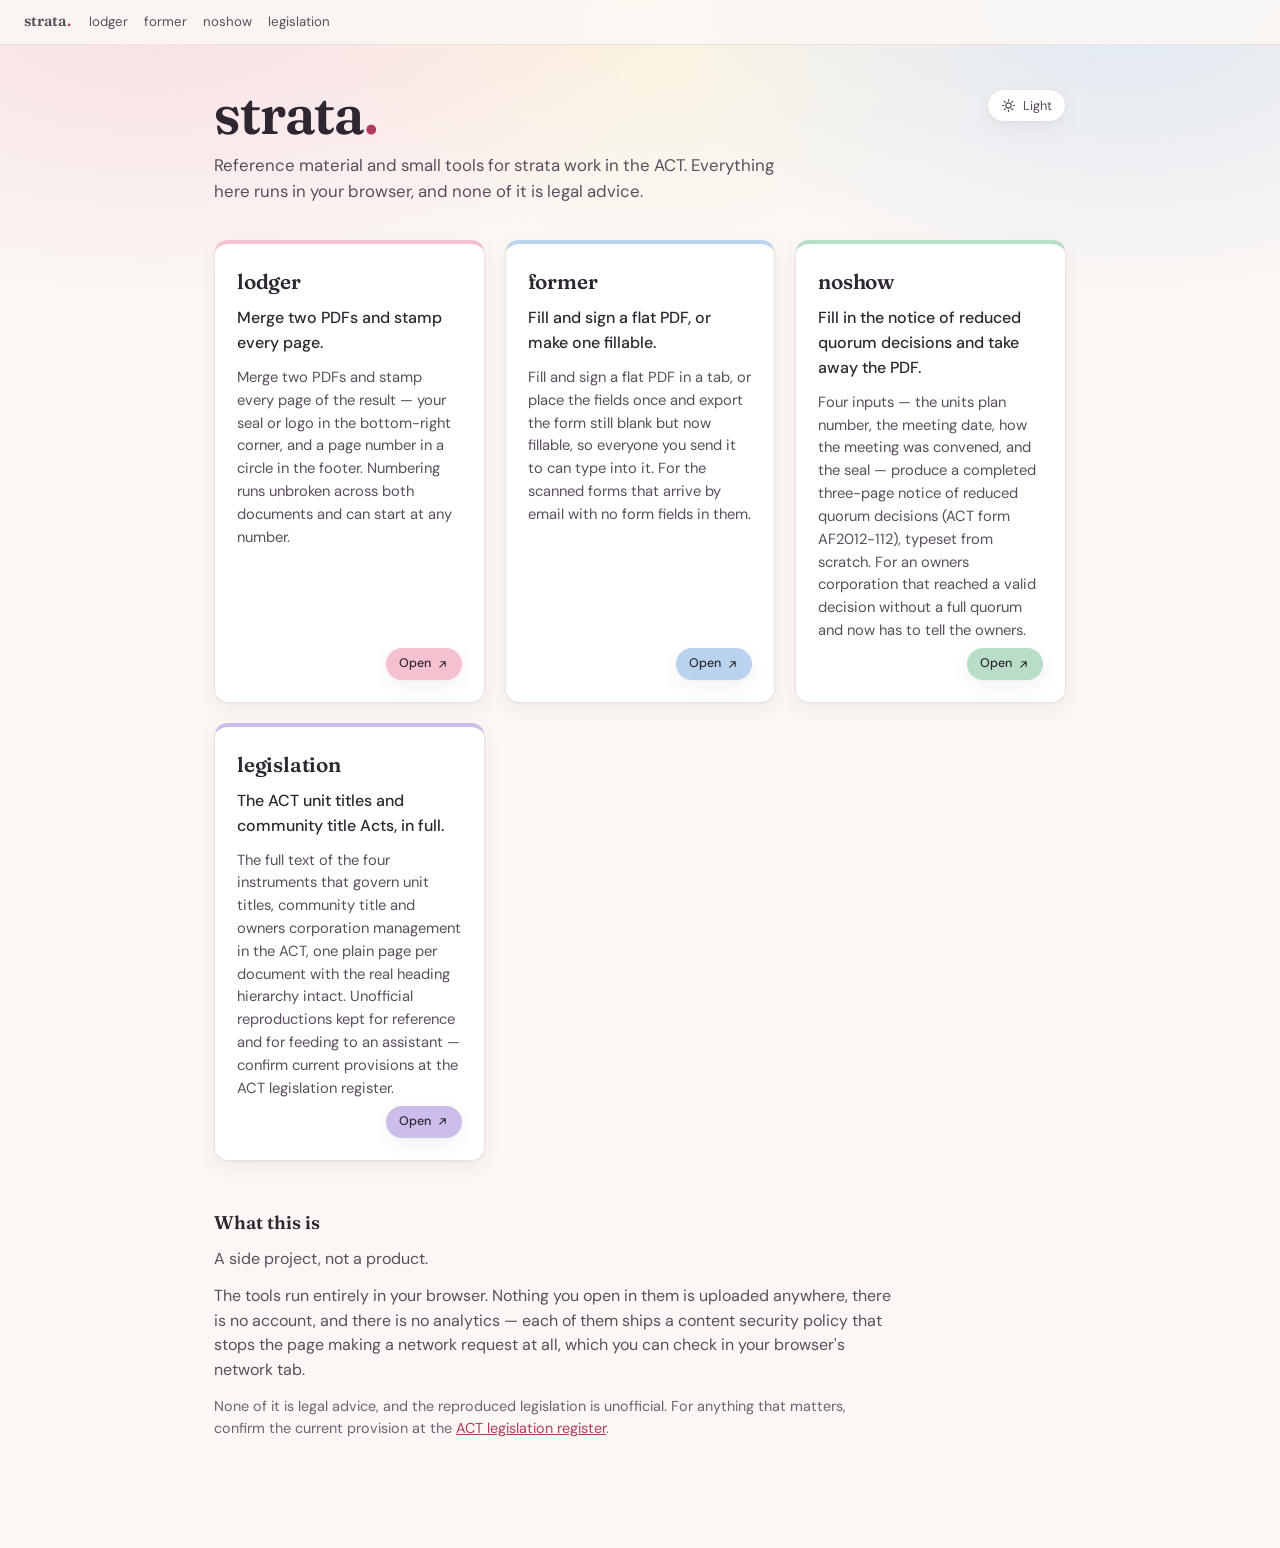
==== commit b4509aff: "Put legislation last, give noshow its own card colour Pulls in the strata-kit reorder (lodger, forme" ====
--- a/index.html
+++ b/index.html
@@ -15,8 +15,8 @@
   <ul class="kit-nav-links">
     <li><a data-kit-id="lodger" href="https://lodger.noradz.io/">lodger</a></li>
     <li><a data-kit-id="former" href="https://former.noradz.io/">former</a></li>
+    <li><a data-kit-id="noshow" href="https://noshow.noradz.io/">noshow</a></li>
     <li><a data-kit-id="legislation" href="https://strata.noradz.io/legislation/">legislation</a></li>
-    <li><a data-kit-id="noshow" href="https://noshow.noradz.io/">noshow</a></li>
   </ul>
 </nav>
 <div class="shell">
@@ -52,20 +52,20 @@
 <svg width="13" height="13" viewBox="0 0 24 24" fill="none" aria-hidden="true"><path d="M7 17 17 7M9 7h8v8" stroke="currentColor" stroke-width="2" stroke-linecap="round" stroke-linejoin="round"/></svg>
 </a>
 </li>
+<li class="card card-noshow">
+<h2><a href="https://noshow.noradz.io/">noshow</a></h2>
+<p class="card-summary">Fill in the notice of reduced quorum decisions and take away the PDF.</p>
+<p class="card-blurb">Four inputs — the units plan number, the meeting date, how the meeting was convened, and the seal — produce a completed three-page notice of reduced quorum decisions (ACT form AF2012-112), typeset from scratch. For an owners corporation that reached a valid decision without a full quorum and now has to tell the owners.</p>
+<a class="card-visit" href="https://noshow.noradz.io/">
+Open
+<svg width="13" height="13" viewBox="0 0 24 24" fill="none" aria-hidden="true"><path d="M7 17 17 7M9 7h8v8" stroke="currentColor" stroke-width="2" stroke-linecap="round" stroke-linejoin="round"/></svg>
+</a>
+</li>
 <li class="card card-legislation">
 <h2><a href="https://strata.noradz.io/legislation/">legislation</a></h2>
 <p class="card-summary">The ACT unit titles and community title Acts, in full.</p>
 <p class="card-blurb">The full text of the four instruments that govern unit titles, community title and owners corporation management in the ACT, one plain page per document with the real heading hierarchy intact. Unofficial reproductions kept for reference and for feeding to an assistant — confirm current provisions at the ACT legislation register.</p>
 <a class="card-visit" href="https://strata.noradz.io/legislation/">
-Open
-<svg width="13" height="13" viewBox="0 0 24 24" fill="none" aria-hidden="true"><path d="M7 17 17 7M9 7h8v8" stroke="currentColor" stroke-width="2" stroke-linecap="round" stroke-linejoin="round"/></svg>
-</a>
-</li>
-<li class="card card-noshow">
-<h2><a href="https://noshow.noradz.io/">noshow</a></h2>
-<p class="card-summary">Fill in the notice of reduced quorum decisions and take away the PDF.</p>
-<p class="card-blurb">Four inputs — the units plan number, the meeting date, how the meeting was convened, and the seal — produce a completed three-page notice of reduced quorum decisions (ACT form AF2012-112), typeset from scratch. For an owners corporation that reached a valid decision without a full quorum and now has to tell the owners.</p>
-<a class="card-visit" href="https://noshow.noradz.io/">
 Open
 <svg width="13" height="13" viewBox="0 0 24 24" fill="none" aria-hidden="true"><path d="M7 17 17 7M9 7h8v8" stroke="currentColor" stroke-width="2" stroke-linecap="round" stroke-linejoin="round"/></svg>
 </a>
--- a/assets/hub.css
+++ b/assets/hub.css
@@ -379,6 +379,7 @@
 .card-legislation { border-top-color: var(--lavender); }
 .card-lodger { border-top-color: var(--rose); }
 .card-former { border-top-color: var(--bleuet); }
+.card-noshow { border-top-color: var(--pistachio); }
 
 .card h2 {
   margin: 0 0 8px;
@@ -432,6 +433,7 @@
 .card-legislation .card-visit { background: var(--lavender); }
 .card-lodger .card-visit { background: var(--rose); }
 .card-former .card-visit { background: var(--bleuet); }
+.card-noshow .card-visit { background: var(--pistachio); }
 .card-visit svg { flex: none; }
 .card-visit:hover { box-shadow: var(--shadow-lift); transform: translate(1px, -1px); }
 .card-visit:focus-visible { outline: 2px solid var(--accent); outline-offset: 3px; }
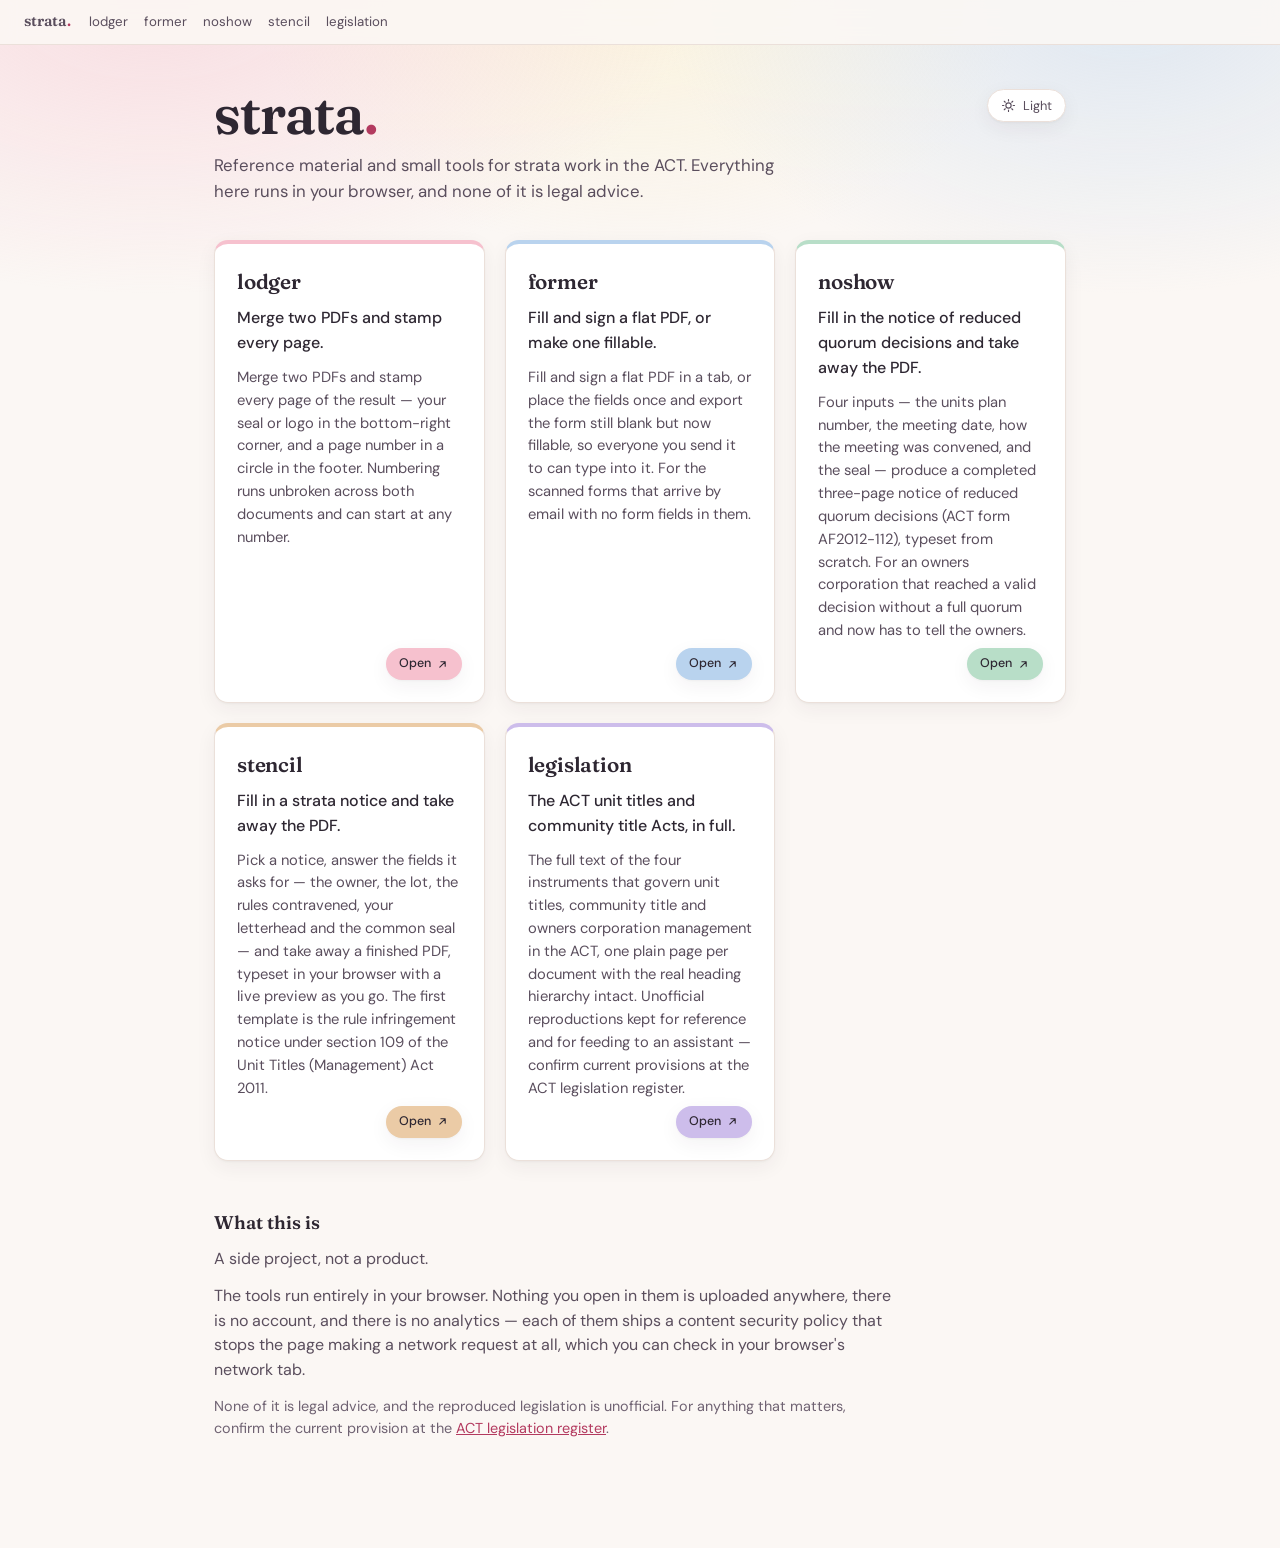
==== commit 69d1a8a6: "Add stencil to the hub Moves the vendor/strata-kit submodule pin to 07497c2 (adds stencil to project" ====
--- a/index.html
+++ b/index.html
@@ -16,6 +16,7 @@
     <li><a data-kit-id="lodger" href="https://lodger.noradz.io/">lodger</a></li>
     <li><a data-kit-id="former" href="https://former.noradz.io/">former</a></li>
     <li><a data-kit-id="noshow" href="https://noshow.noradz.io/">noshow</a></li>
+    <li><a data-kit-id="stencil" href="https://stencil.noradz.io/">stencil</a></li>
     <li><a data-kit-id="legislation" href="https://strata.noradz.io/legislation/">legislation</a></li>
   </ul>
 </nav>
@@ -61,6 +62,15 @@
 <svg width="13" height="13" viewBox="0 0 24 24" fill="none" aria-hidden="true"><path d="M7 17 17 7M9 7h8v8" stroke="currentColor" stroke-width="2" stroke-linecap="round" stroke-linejoin="round"/></svg>
 </a>
 </li>
+<li class="card card-stencil">
+<h2><a href="https://stencil.noradz.io/">stencil</a></h2>
+<p class="card-summary">Fill in a strata notice and take away the PDF.</p>
+<p class="card-blurb">Pick a notice, answer the fields it asks for — the owner, the lot, the rules contravened, your letterhead and the common seal — and take away a finished PDF, typeset in your browser with a live preview as you go. The first template is the rule infringement notice under section 109 of the Unit Titles (Management) Act 2011.</p>
+<a class="card-visit" href="https://stencil.noradz.io/">
+Open
+<svg width="13" height="13" viewBox="0 0 24 24" fill="none" aria-hidden="true"><path d="M7 17 17 7M9 7h8v8" stroke="currentColor" stroke-width="2" stroke-linecap="round" stroke-linejoin="round"/></svg>
+</a>
+</li>
 <li class="card card-legislation">
 <h2><a href="https://strata.noradz.io/legislation/">legislation</a></h2>
 <p class="card-summary">The ACT unit titles and community title Acts, in full.</p>
--- a/assets/hub.css
+++ b/assets/hub.css
@@ -380,6 +380,7 @@
 .card-lodger { border-top-color: var(--rose); }
 .card-former { border-top-color: var(--bleuet); }
 .card-noshow { border-top-color: var(--pistachio); }
+.card-stencil { border-top-color: var(--caramel); }
 
 .card h2 {
   margin: 0 0 8px;
@@ -434,6 +435,7 @@
 .card-lodger .card-visit { background: var(--rose); }
 .card-former .card-visit { background: var(--bleuet); }
 .card-noshow .card-visit { background: var(--pistachio); }
+.card-stencil .card-visit { background: var(--caramel); }
 .card-visit svg { flex: none; }
 .card-visit:hover { box-shadow: var(--shadow-lift); transform: translate(1px, -1px); }
 .card-visit:focus-visible { outline: 2px solid var(--accent); outline-offset: 3px; }
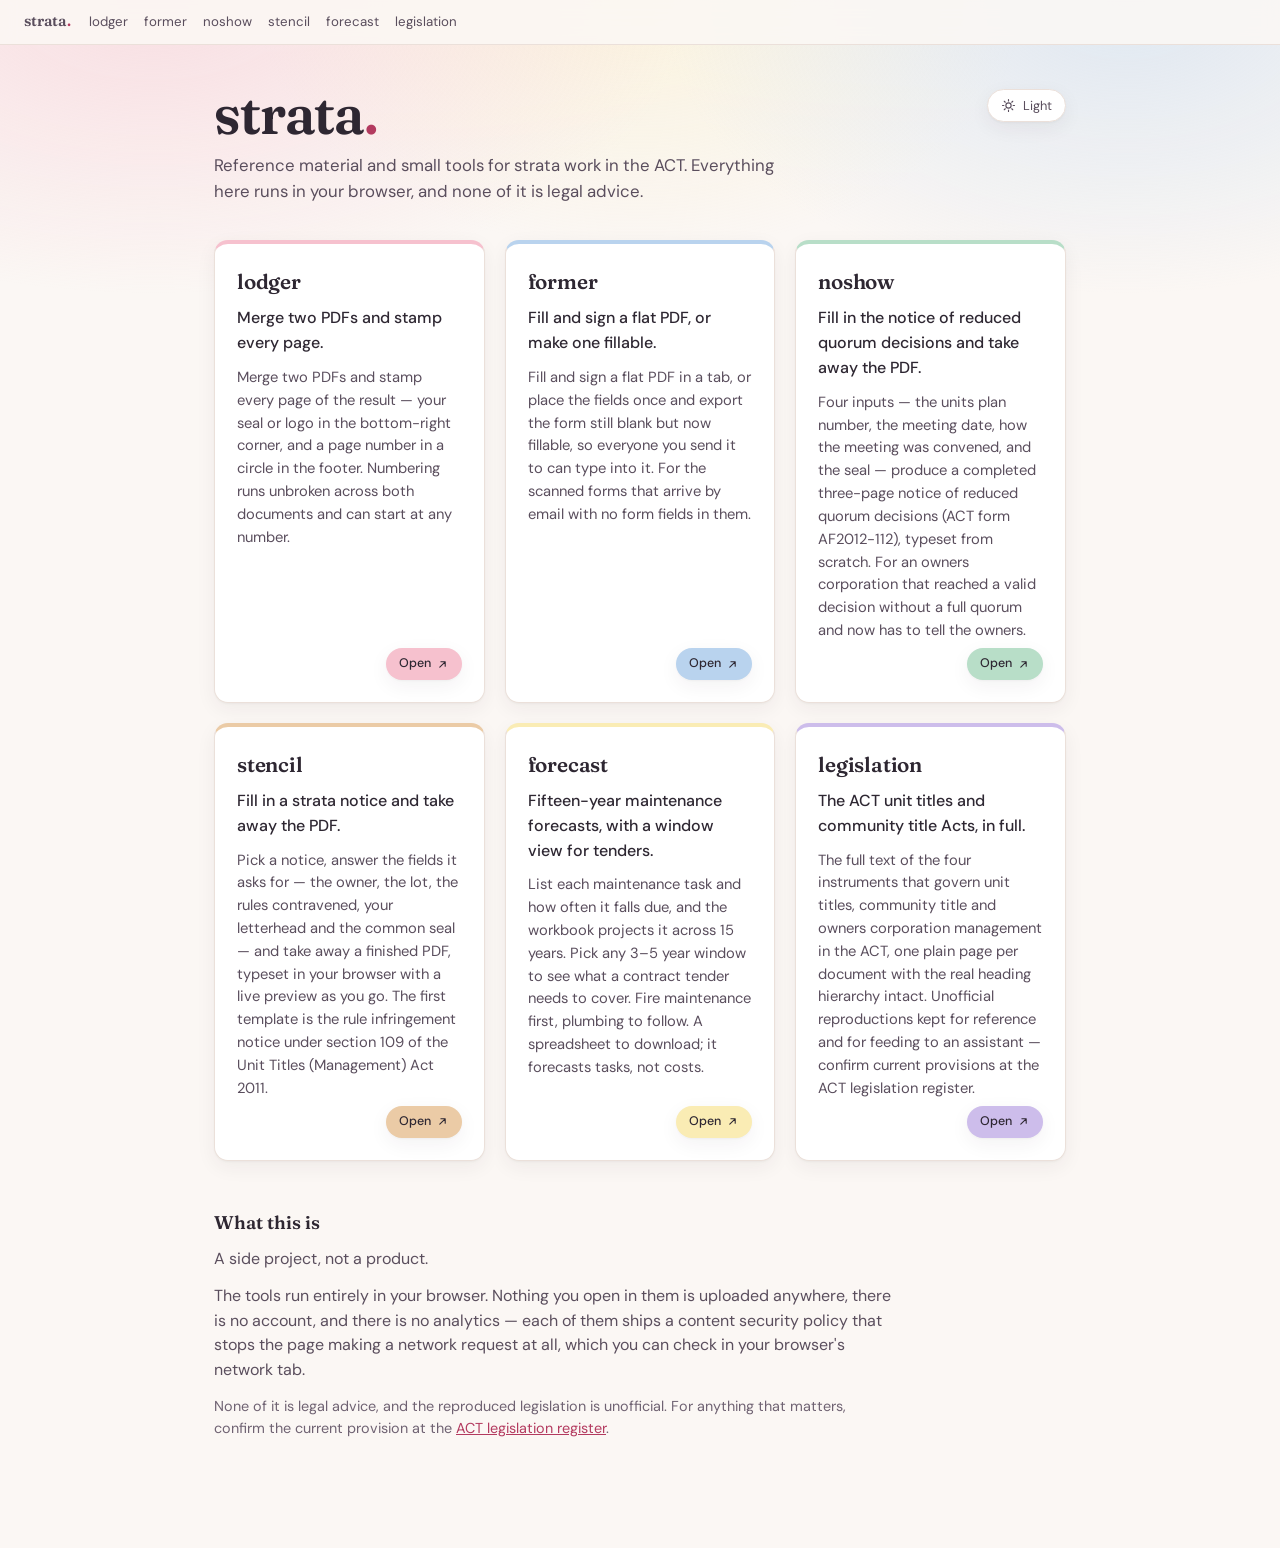
==== commit 3c76562f: "Add forecast to the hub Bumps vendor/strata-kit to the commit that adds the forecast entry, rebuilds" ====
--- a/index.html
+++ b/index.html
@@ -17,6 +17,7 @@
     <li><a data-kit-id="former" href="https://former.noradz.io/">former</a></li>
     <li><a data-kit-id="noshow" href="https://noshow.noradz.io/">noshow</a></li>
     <li><a data-kit-id="stencil" href="https://stencil.noradz.io/">stencil</a></li>
+    <li><a data-kit-id="forecast" href="https://forecast.noradz.io/">forecast</a></li>
     <li><a data-kit-id="legislation" href="https://strata.noradz.io/legislation/">legislation</a></li>
   </ul>
 </nav>
@@ -71,6 +72,15 @@
 <svg width="13" height="13" viewBox="0 0 24 24" fill="none" aria-hidden="true"><path d="M7 17 17 7M9 7h8v8" stroke="currentColor" stroke-width="2" stroke-linecap="round" stroke-linejoin="round"/></svg>
 </a>
 </li>
+<li class="card card-forecast">
+<h2><a href="https://forecast.noradz.io/">forecast</a></h2>
+<p class="card-summary">Fifteen-year maintenance forecasts, with a window view for tenders.</p>
+<p class="card-blurb">List each maintenance task and how often it falls due, and the workbook projects it across 15 years. Pick any 3–5 year window to see what a contract tender needs to cover. Fire maintenance first, plumbing to follow. A spreadsheet to download; it forecasts tasks, not costs.</p>
+<a class="card-visit" href="https://forecast.noradz.io/">
+Open
+<svg width="13" height="13" viewBox="0 0 24 24" fill="none" aria-hidden="true"><path d="M7 17 17 7M9 7h8v8" stroke="currentColor" stroke-width="2" stroke-linecap="round" stroke-linejoin="round"/></svg>
+</a>
+</li>
 <li class="card card-legislation">
 <h2><a href="https://strata.noradz.io/legislation/">legislation</a></h2>
 <p class="card-summary">The ACT unit titles and community title Acts, in full.</p>
--- a/assets/hub.css
+++ b/assets/hub.css
@@ -381,6 +381,7 @@
 .card-former { border-top-color: var(--bleuet); }
 .card-noshow { border-top-color: var(--pistachio); }
 .card-stencil { border-top-color: var(--caramel); }
+.card-forecast { border-top-color: var(--lemon); }
 
 .card h2 {
   margin: 0 0 8px;
@@ -436,6 +437,7 @@
 .card-former .card-visit { background: var(--bleuet); }
 .card-noshow .card-visit { background: var(--pistachio); }
 .card-stencil .card-visit { background: var(--caramel); }
+.card-forecast .card-visit { background: var(--lemon); }
 .card-visit svg { flex: none; }
 .card-visit:hover { box-shadow: var(--shadow-lift); transform: translate(1px, -1px); }
 .card-visit:focus-visible { outline: 2px solid var(--accent); outline-offset: 3px; }
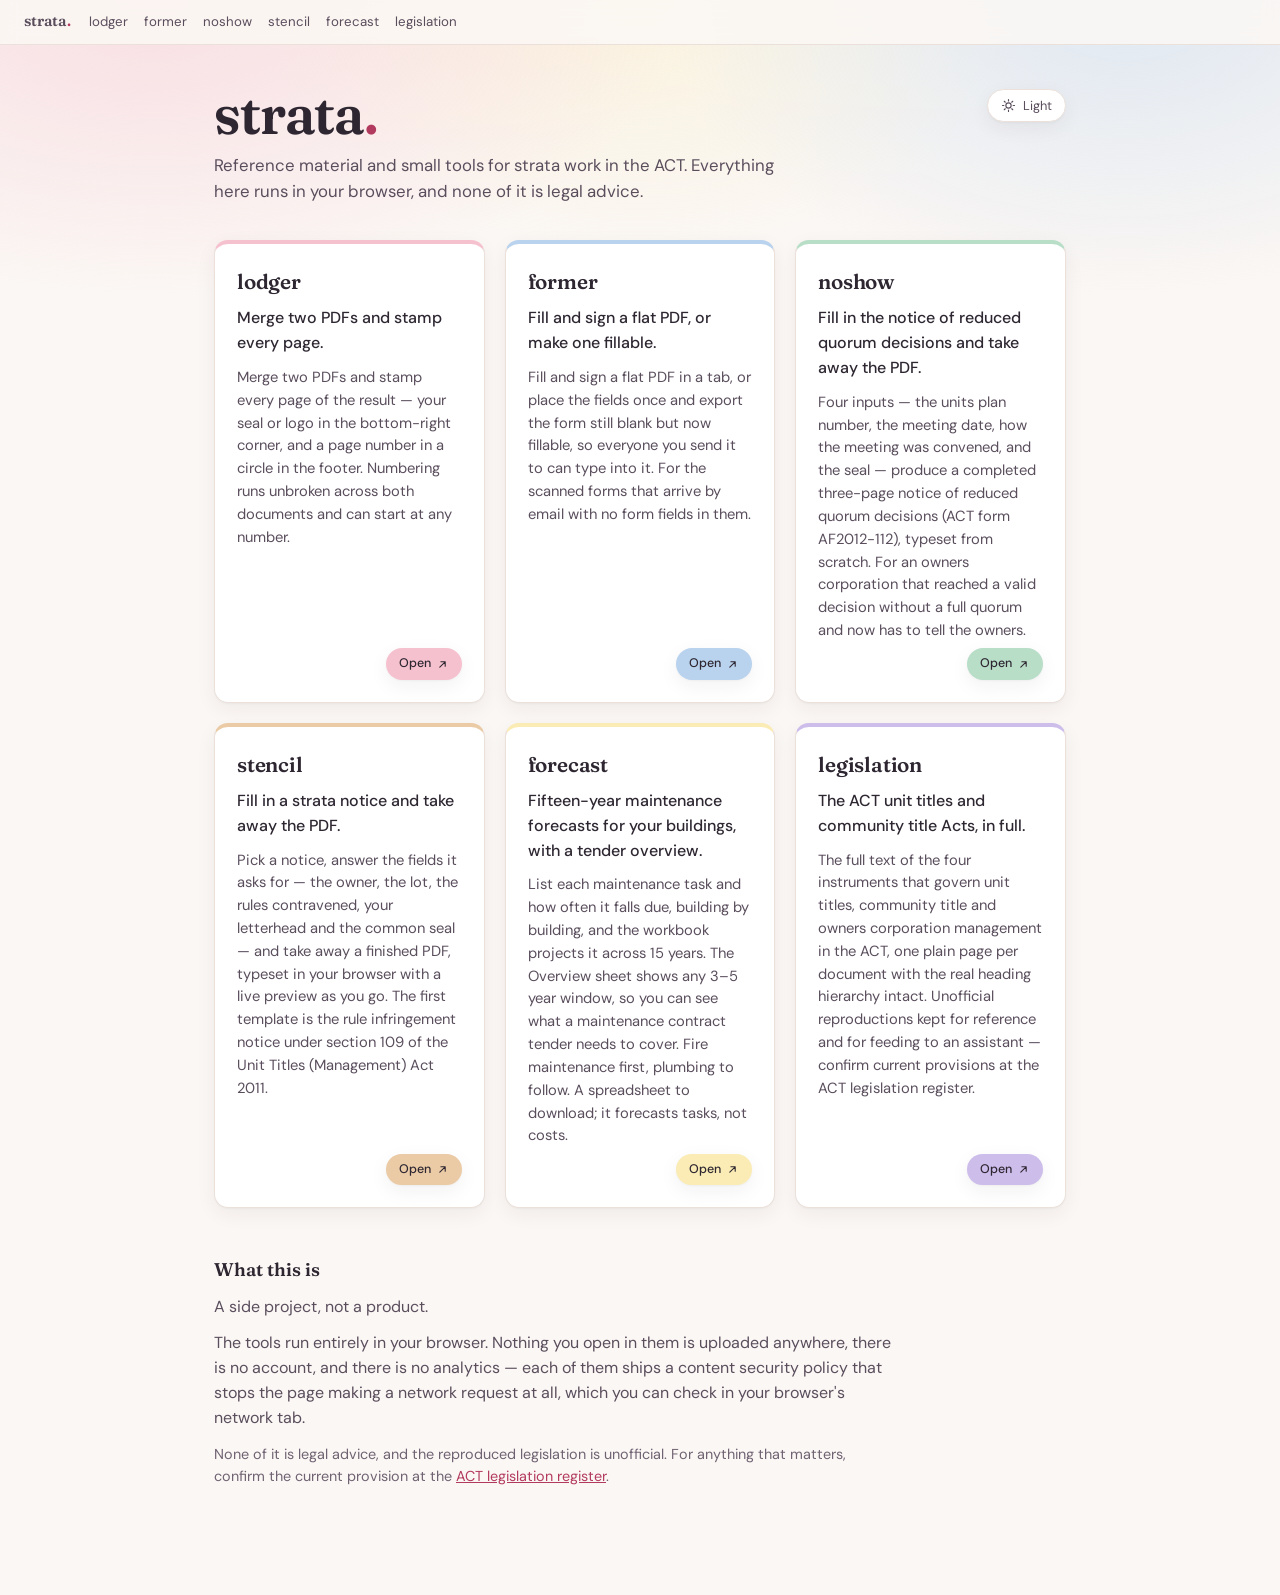
==== commit 6ae6822b: "Reword the forecast card Co-Authored-By: Claude Sonnet 5.5 <noreply@anthropic.com> Claude-Session: h" ====
--- a/index.html
+++ b/index.html
@@ -74,8 +74,8 @@
 </li>
 <li class="card card-forecast">
 <h2><a href="https://forecast.noradz.io/">forecast</a></h2>
-<p class="card-summary">Fifteen-year maintenance forecasts, with a window view for tenders.</p>
-<p class="card-blurb">List each maintenance task and how often it falls due, and the workbook projects it across 15 years. Pick any 3–5 year window to see what a contract tender needs to cover. Fire maintenance first, plumbing to follow. A spreadsheet to download; it forecasts tasks, not costs.</p>
+<p class="card-summary">Fifteen-year maintenance forecasts for your buildings, with a tender overview.</p>
+<p class="card-blurb">List each maintenance task and how often it falls due, building by building, and the workbook projects it across 15 years. The Overview sheet shows any 3–5 year window, so you can see what a maintenance contract tender needs to cover. Fire maintenance first, plumbing to follow. A spreadsheet to download; it forecasts tasks, not costs.</p>
 <a class="card-visit" href="https://forecast.noradz.io/">
 Open
 <svg width="13" height="13" viewBox="0 0 24 24" fill="none" aria-hidden="true"><path d="M7 17 17 7M9 7h8v8" stroke="currentColor" stroke-width="2" stroke-linecap="round" stroke-linejoin="round"/></svg>
